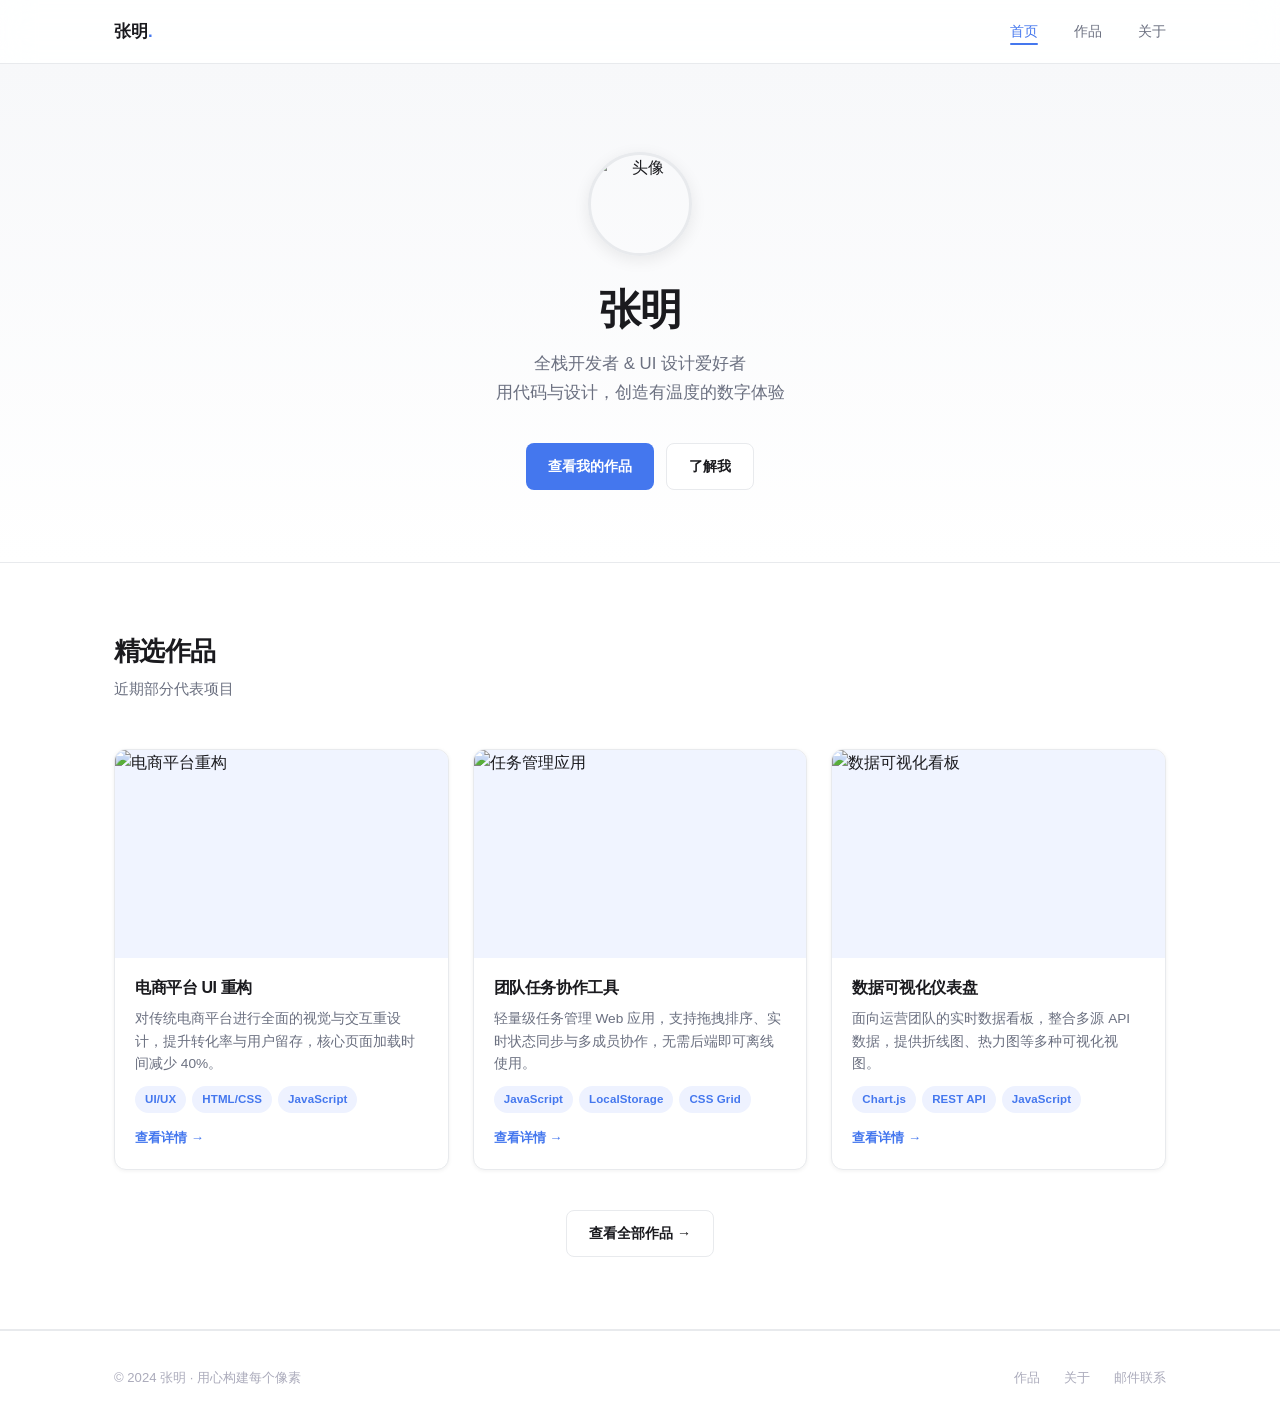
==== index.html @ b0ca19f1 "Initial commit: my portfolio blog" ====
<!DOCTYPE html>
<html lang="zh-CN">
<head>
  <meta charset="UTF-8" />
  <meta name="viewport" content="width=device-width, initial-scale=1.0" />
  <title>张明 · 个人作品集</title>
  <link rel="stylesheet" href="css/style.css" />
</head>
<body>

  <!-- ===== Navigation ===== -->
  <header class="site-header">
    <nav class="nav container">
      <a href="index.html" class="nav-brand">张明<span class="accent">.</span></a>
      <button class="nav-toggle" aria-label="切换导航菜单">
        <span></span><span></span><span></span>
      </button>
      <ul class="nav-links">
        <li><a href="index.html">首页</a></li>
        <li><a href="projects.html">作品</a></li>
        <li><a href="about.html">关于</a></li>
      </ul>
    </nav>
  </header>

  <!-- ===== Hero ===== -->
  <section class="hero">
    <div class="container">
      <img
        class="hero-avatar"
        src="https://placehold.co/104x104/4477EE/ffffff?text=头像"
        alt="头像"
      />
      <h1 class="hero-name">张明</h1>
      <p class="hero-tagline">
        全栈开发者 &amp; UI 设计爱好者<br/>
        用代码与设计，创造有温度的数字体验
      </p>
      <div class="hero-actions">
        <a href="projects.html" class="btn btn-primary">查看我的作品</a>
        <a href="about.html" class="btn btn-secondary">了解我</a>
      </div>
    </div>
  </section>

  <!-- ===== Featured Projects ===== -->
  <section class="featured-section section">
    <div class="container">
      <div class="section-header">
        <h2 class="section-title">精选作品</h2>
        <p class="section-subtitle">近期部分代表项目</p>
      </div>

      <div class="projects-grid">

        <!-- Card 1 -->
        <article class="project-card fade-up">
          <img
            class="card-image"
            src="https://placehold.co/600x375/EEF2FF/4477EE?text=电商平台重构"
            alt="电商平台重构"
          />
          <div class="card-body">
            <h3 class="card-title">电商平台 UI 重构</h3>
            <p class="card-desc">
              对传统电商平台进行全面的视觉与交互重设计，提升转化率与用户留存，核心页面加载时间减少 40%。
            </p>
            <div class="tags">
              <span class="tag">UI/UX</span>
              <span class="tag">HTML/CSS</span>
              <span class="tag">JavaScript</span>
            </div>
            <div class="card-footer">
              <a href="project-detail.html" class="card-link">查看详情 →</a>
            </div>
          </div>
        </article>

        <!-- Card 2 -->
        <article class="project-card fade-up">
          <img
            class="card-image"
            src="https://placehold.co/600x375/F0FFF4/22AA66?text=任务管理应用"
            alt="任务管理应用"
          />
          <div class="card-body">
            <h3 class="card-title">团队任务协作工具</h3>
            <p class="card-desc">
              轻量级任务管理 Web 应用，支持拖拽排序、实时状态同步与多成员协作，无需后端即可离线使用。
            </p>
            <div class="tags">
              <span class="tag">JavaScript</span>
              <span class="tag">LocalStorage</span>
              <span class="tag">CSS Grid</span>
            </div>
            <div class="card-footer">
              <a href="project-detail.html" class="card-link">查看详情 →</a>
            </div>
          </div>
        </article>

        <!-- Card 3 -->
        <article class="project-card fade-up">
          <img
            class="card-image"
            src="https://placehold.co/600x375/FFF7ED/EE8844?text=数据可视化看板"
            alt="数据可视化看板"
          />
          <div class="card-body">
            <h3 class="card-title">数据可视化仪表盘</h3>
            <p class="card-desc">
              面向运营团队的实时数据看板，整合多源 API 数据，提供折线图、热力图等多种可视化视图。
            </p>
            <div class="tags">
              <span class="tag">Chart.js</span>
              <span class="tag">REST API</span>
              <span class="tag">JavaScript</span>
            </div>
            <div class="card-footer">
              <a href="project-detail.html" class="card-link">查看详情 →</a>
            </div>
          </div>
        </article>

      </div>

      <div class="section-cta">
        <a href="projects.html" class="btn btn-secondary">查看全部作品 →</a>
      </div>
    </div>
  </section>

  <!-- ===== Footer ===== -->
  <footer class="site-footer">
    <div class="container">
      <div class="footer-inner">
        <span class="footer-copy">© 2024 张明 · 用心构建每个像素</span>
        <div class="footer-links">
          <a href="projects.html">作品</a>
          <a href="about.html">关于</a>
          <a href="mailto:hello@example.com">邮件联系</a>
        </div>
      </div>
    </div>
  </footer>

  <script src="js/main.js"></script>
</body>
</html>
---- css/style.css ----
/* ================================================
   Variables
   ================================================ */
:root {
  --bg: #F7F8FA;
  --surface: #FFFFFF;
  --text-primary: #1A1A1E;
  --text-secondary: #6B7080;
  --text-muted: #ABABBB;
  --border: #E8EAED;
  --accent: #4477EE;
  --accent-hover: #3363DD;
  --accent-light: #EEF2FF;
  --shadow-sm: 0 1px 4px rgba(0, 0, 0, 0.06);
  --shadow-md: 0 4px 16px rgba(0, 0, 0, 0.08);
  --shadow-lg: 0 8px 32px rgba(0, 0, 0, 0.12);
  --radius-sm: 8px;
  --radius-md: 12px;
  --radius-lg: 16px;
  --nav-height: 64px;
  --max-width: 1100px;
  --font: -apple-system, BlinkMacSystemFont, "SF Pro Text", "Segoe UI",
    "PingFang SC", "Hiragino Sans GB", "Microsoft YaHei", sans-serif;
  --transition: 0.22s ease;
}

/* ================================================
   Reset & Base
   ================================================ */
*, *::before, *::after {
  box-sizing: border-box;
  margin: 0;
  padding: 0;
}

html { scroll-behavior: smooth; }

body {
  font-family: var(--font);
  background: var(--bg);
  color: var(--text-primary);
  line-height: 1.65;
  -webkit-font-smoothing: antialiased;
  -moz-osx-font-smoothing: grayscale;
}

a { color: inherit; text-decoration: none; }
img { display: block; max-width: 100%; }
ul { list-style: none; }
button { cursor: pointer; border: none; background: none; font: inherit; }
h1, h2, h3 { letter-spacing: -0.025em; line-height: 1.25; }

/* ================================================
   Layout
   ================================================ */
.container {
  max-width: var(--max-width);
  margin: 0 auto;
  padding: 0 24px;
}

.section {
  padding: 72px 0;
}

.section-header {
  margin-bottom: 48px;
}

.section-title {
  font-size: 1.65rem;
  font-weight: 750;
  color: var(--text-primary);
  margin-bottom: 8px;
}

.section-subtitle {
  font-size: 0.95rem;
  color: var(--text-secondary);
}

/* ================================================
   Navigation
   ================================================ */
.site-header {
  position: sticky;
  top: 0;
  z-index: 200;
  height: var(--nav-height);
  background: rgba(255, 255, 255, 0.88);
  backdrop-filter: blur(16px);
  -webkit-backdrop-filter: blur(16px);
  border-bottom: 1px solid var(--border);
}

.nav {
  height: 100%;
  display: flex;
  align-items: center;
  justify-content: space-between;
  position: relative;
}

.nav-brand {
  font-size: 1.05rem;
  font-weight: 700;
  color: var(--text-primary);
}

.nav-brand .accent { color: var(--accent); }

.nav-links {
  display: flex;
  align-items: center;
  gap: 36px;
}

.nav-links a {
  font-size: 0.88rem;
  font-weight: 500;
  color: var(--text-secondary);
  transition: color var(--transition);
  position: relative;
  padding-bottom: 2px;
}

.nav-links a::after {
  content: '';
  position: absolute;
  bottom: -4px;
  left: 0;
  width: 0;
  height: 2px;
  background: var(--accent);
  border-radius: 2px;
  transition: width 0.22s ease;
}

.nav-links a:hover { color: var(--accent); }
.nav-links a.active { color: var(--accent); }
.nav-links a.active::after { width: 100%; }

/* Hamburger */
.nav-toggle {
  display: none;
  flex-direction: column;
  gap: 5px;
  padding: 6px 4px;
}

.nav-toggle span {
  display: block;
  width: 22px;
  height: 2px;
  background: var(--text-primary);
  border-radius: 2px;
  transition: transform 0.25s ease, opacity 0.25s ease;
  transform-origin: center;
}

.nav-toggle.open span:nth-child(1) { transform: translateY(7px) rotate(45deg); }
.nav-toggle.open span:nth-child(2) { opacity: 0; transform: scaleX(0); }
.nav-toggle.open span:nth-child(3) { transform: translateY(-7px) rotate(-45deg); }

/* ================================================
   Buttons
   ================================================ */
.btn {
  display: inline-flex;
  align-items: center;
  gap: 8px;
  padding: 11px 22px;
  border-radius: var(--radius-sm);
  font-size: 0.88rem;
  font-weight: 600;
  transition: all var(--transition);
  white-space: nowrap;
}

.btn-primary {
  background: var(--accent);
  color: #fff;
}

.btn-primary:hover {
  background: var(--accent-hover);
  transform: translateY(-1px);
  box-shadow: 0 4px 12px rgba(68, 119, 238, 0.35);
}

.btn-secondary {
  border: 1.5px solid var(--border);
  color: var(--text-primary);
  background: var(--surface);
}

.btn-secondary:hover {
  border-color: var(--accent);
  color: var(--accent);
  transform: translateY(-1px);
}

.btn-outline {
  border: 1.5px solid var(--accent);
  color: var(--accent);
  background: transparent;
  width: 100%;
  justify-content: center;
}

.btn-outline:hover {
  background: var(--accent-light);
}

/* ================================================
   Tags
   ================================================ */
.tags {
  display: flex;
  flex-wrap: wrap;
  gap: 6px;
}

.tag {
  font-size: 0.72rem;
  font-weight: 600;
  padding: 4px 10px;
  border-radius: 20px;
  background: var(--accent-light);
  color: var(--accent);
  letter-spacing: 0.01em;
}

.tag-gray {
  background: #F0F0F3;
  color: var(--text-secondary);
}

/* ================================================
   Project Cards (shared)
   ================================================ */
.projects-grid {
  display: grid;
  grid-template-columns: repeat(auto-fill, minmax(300px, 1fr));
  gap: 24px;
}

.project-card {
  background: var(--surface);
  border-radius: var(--radius-md);
  overflow: hidden;
  border: 1px solid var(--border);
  box-shadow: var(--shadow-sm);
  transition: transform var(--transition), box-shadow var(--transition);
  display: flex;
  flex-direction: column;
}

.project-card:hover {
  transform: translateY(-5px);
  box-shadow: var(--shadow-lg);
}

.card-image {
  width: 100%;
  aspect-ratio: 16 / 10;
  object-fit: cover;
  background: #F0F4FF;
}

.card-body {
  padding: 20px;
  flex: 1;
  display: flex;
  flex-direction: column;
  gap: 10px;
}

.card-title {
  font-size: 1rem;
  font-weight: 650;
  color: var(--text-primary);
}

.card-desc {
  font-size: 0.855rem;
  color: var(--text-secondary);
  line-height: 1.65;
  flex: 1;
}

.card-footer {
  display: flex;
  align-items: center;
  justify-content: space-between;
  margin-top: 4px;
}

.card-link {
  font-size: 0.82rem;
  font-weight: 600;
  color: var(--accent);
  display: flex;
  align-items: center;
  gap: 4px;
  transition: gap var(--transition);
}

.card-link:hover { gap: 8px; }

/* ================================================
   Hero (index.html)
   ================================================ */
.hero {
  padding: 88px 0 72px;
  text-align: center;
  background: linear-gradient(180deg, #F7F8FA 0%, #FFFFFF 100%);
}

.hero-avatar {
  width: 104px;
  height: 104px;
  border-radius: 50%;
  margin: 0 auto 28px;
  object-fit: cover;
  border: 3px solid var(--border);
  box-shadow: var(--shadow-md);
}

.hero-name {
  font-size: 2.6rem;
  font-weight: 800;
  margin-bottom: 14px;
  color: var(--text-primary);
}

.hero-tagline {
  font-size: 1.05rem;
  color: var(--text-secondary);
  max-width: 460px;
  margin: 0 auto 36px;
  line-height: 1.7;
}

.hero-actions {
  display: flex;
  gap: 12px;
  justify-content: center;
  flex-wrap: wrap;
}

/* ================================================
   Featured Projects (index.html)
   ================================================ */
.featured-section {
  background: var(--surface);
  border-top: 1px solid var(--border);
  border-bottom: 1px solid var(--border);
}

.section-cta {
  margin-top: 40px;
  text-align: center;
}

/* ================================================
   Page Header (projects.html)
   ================================================ */
.page-hero {
  padding: 56px 0 48px;
  border-bottom: 1px solid var(--border);
  background: var(--surface);
}

.page-hero-title {
  font-size: 2.2rem;
  font-weight: 800;
  margin-bottom: 10px;
}

.page-hero-sub {
  font-size: 0.95rem;
  color: var(--text-secondary);
}

/* ================================================
   Project Detail (project-detail.html)
   ================================================ */
.detail-wrapper {
  padding: 48px 0 80px;
}

.breadcrumb {
  display: flex;
  align-items: center;
  gap: 8px;
  font-size: 0.82rem;
  color: var(--text-muted);
  margin-bottom: 32px;
}

.breadcrumb a { color: var(--text-secondary); }
.breadcrumb a:hover { color: var(--accent); }
.breadcrumb-sep { color: var(--border); }

.detail-hero-img {
  width: 100%;
  max-height: 480px;
  object-fit: cover;
  border-radius: var(--radius-lg);
  border: 1px solid var(--border);
  margin-bottom: 40px;
}

.detail-layout {
  display: grid;
  grid-template-columns: 1fr 280px;
  gap: 48px;
  align-items: start;
}

.detail-title {
  font-size: 2rem;
  font-weight: 800;
  margin-bottom: 12px;
}

.detail-tags {
  margin-bottom: 24px;
}

.detail-desc {
  font-size: 0.95rem;
  color: var(--text-secondary);
  line-height: 1.85;
}

.detail-desc p + p { margin-top: 16px; }

.detail-desc h3 {
  font-size: 1.05rem;
  font-weight: 650;
  color: var(--text-primary);
  margin: 28px 0 10px;
}

.detail-desc ul {
  list-style: disc;
  padding-left: 20px;
  color: var(--text-secondary);
}

.detail-desc li { margin-bottom: 6px; }

/* Sidebar */
.detail-sidebar {
  position: sticky;
  top: calc(var(--nav-height) + 24px);
}

.sidebar-card {
  background: var(--surface);
  border: 1px solid var(--border);
  border-radius: var(--radius-md);
  padding: 24px;
}

.sidebar-label {
  font-size: 0.75rem;
  font-weight: 700;
  text-transform: uppercase;
  letter-spacing: 0.08em;
  color: var(--text-muted);
  margin-bottom: 12px;
}

.sidebar-value {
  font-size: 0.88rem;
  color: var(--text-secondary);
  margin-bottom: 20px;
}

.sidebar-links {
  display: flex;
  flex-direction: column;
  gap: 10px;
  margin-top: 8px;
}

/* Screenshots */
.screenshots-section {
  margin-top: 56px;
}

.screenshots-title {
  font-size: 1.2rem;
  font-weight: 700;
  margin-bottom: 20px;
}

.screenshots-grid {
  display: grid;
  grid-template-columns: repeat(auto-fill, minmax(280px, 1fr));
  gap: 16px;
}

.screenshot {
  width: 100%;
  border-radius: var(--radius-sm);
  border: 1px solid var(--border);
  box-shadow: var(--shadow-sm);
  transition: box-shadow var(--transition), transform var(--transition);
}

.screenshot:hover {
  box-shadow: var(--shadow-md);
  transform: scale(1.01);
}

/* ================================================
   About (about.html)
   ================================================ */
.about-hero {
  display: grid;
  grid-template-columns: auto 1fr;
  gap: 48px;
  align-items: center;
  padding: 72px 0 56px;
}

.about-avatar {
  width: 144px;
  height: 144px;
  border-radius: 50%;
  object-fit: cover;
  border: 3px solid var(--border);
  box-shadow: var(--shadow-md);
}

.about-name {
  font-size: 2rem;
  font-weight: 800;
  margin-bottom: 6px;
}

.about-role {
  font-size: 1rem;
  font-weight: 600;
  color: var(--accent);
  margin-bottom: 16px;
}

.about-bio {
  font-size: 0.95rem;
  color: var(--text-secondary);
  line-height: 1.8;
  max-width: 560px;
}

/* Skills */
.skills-grid {
  display: grid;
  grid-template-columns: repeat(auto-fill, minmax(180px, 1fr));
  gap: 16px;
}

.skill-card {
  background: var(--surface);
  border: 1px solid var(--border);
  border-radius: var(--radius-md);
  padding: 20px 20px 18px;
  transition: border-color var(--transition), transform var(--transition);
}

.skill-card:hover {
  border-color: var(--accent);
  transform: translateY(-2px);
}

.skill-icon {
  font-size: 1.5rem;
  margin-bottom: 10px;
}

.skill-name {
  font-size: 0.9rem;
  font-weight: 650;
  margin-bottom: 4px;
}

.skill-level {
  font-size: 0.75rem;
  color: var(--text-muted);
}

/* Contact */
.contact-grid {
  display: grid;
  grid-template-columns: repeat(auto-fill, minmax(260px, 1fr));
  gap: 16px;
}

.contact-card {
  display: flex;
  align-items: center;
  gap: 16px;
  padding: 18px 20px;
  background: var(--surface);
  border: 1px solid var(--border);
  border-radius: var(--radius-md);
  transition: border-color var(--transition), transform var(--transition);
}

.contact-card:hover {
  border-color: var(--accent);
  transform: translateX(4px);
}

.contact-icon {
  width: 40px;
  height: 40px;
  border-radius: var(--radius-sm);
  background: var(--accent-light);
  display: flex;
  align-items: center;
  justify-content: center;
  font-size: 1.1rem;
  flex-shrink: 0;
}

.contact-label {
  font-size: 0.75rem;
  color: var(--text-muted);
  margin-bottom: 2px;
}

.contact-value {
  font-size: 0.88rem;
  font-weight: 600;
  color: var(--text-primary);
}

/* ================================================
   Footer
   ================================================ */
.site-footer {
  background: var(--surface);
  border-top: 1px solid var(--border);
  padding: 36px 0;
  text-align: center;
}

.footer-inner {
  display: flex;
  align-items: center;
  justify-content: space-between;
  flex-wrap: wrap;
  gap: 16px;
}

.footer-copy {
  font-size: 0.82rem;
  color: var(--text-muted);
}

.footer-links {
  display: flex;
  gap: 24px;
}

.footer-links a {
  font-size: 0.82rem;
  color: var(--text-muted);
  transition: color var(--transition);
}

.footer-links a:hover { color: var(--accent); }

/* ================================================
   Scroll Fade-in Animation
   ================================================ */
.fade-up {
  opacity: 0;
  transform: translateY(24px);
  transition: opacity 0.55s ease, transform 0.55s ease;
}

.fade-up.visible {
  opacity: 1;
  transform: translateY(0);
}

/* ================================================
   Responsive
   ================================================ */

/* Tablet */
@media (max-width: 900px) {
  .detail-layout {
    grid-template-columns: 1fr;
  }

  .detail-sidebar {
    position: static;
  }

  .sidebar-card {
    display: grid;
    grid-template-columns: repeat(auto-fill, minmax(200px, 1fr));
    gap: 0 24px;
    align-items: start;
  }

  .about-hero {
    grid-template-columns: auto 1fr;
    gap: 32px;
  }

  .about-avatar {
    width: 110px;
    height: 110px;
  }
}

/* Mobile nav + large */
@media (max-width: 640px) {
  .nav-toggle { display: flex; }

  .nav-links {
    display: none;
    position: absolute;
    top: calc(var(--nav-height) - 1px);
    left: -24px;
    right: -24px;
    background: var(--surface);
    border-bottom: 1px solid var(--border);
    flex-direction: column;
    gap: 0;
    box-shadow: var(--shadow-md);
  }

  .nav-links.open { display: flex; }

  .nav-links li a {
    display: block;
    padding: 15px 24px;
    font-size: 0.95rem;
  }

  .nav-links a::after { display: none; }

  .hero { padding: 56px 0 48px; }
  .hero-name { font-size: 2rem; }
  .hero-tagline { font-size: 0.95rem; }

  .page-hero { padding: 40px 0 32px; }
  .page-hero-title { font-size: 1.7rem; }

  .section { padding: 52px 0; }
  .section-header { margin-bottom: 32px; }

  .about-hero {
    grid-template-columns: 1fr;
    text-align: center;
    padding: 48px 0 40px;
    justify-items: center;
  }

  .about-bio { margin: 0 auto; }

  .footer-inner { flex-direction: column; text-align: center; }
}

@media (max-width: 480px) {
  .projects-grid {
    grid-template-columns: 1fr;
  }

  .hero-name { font-size: 1.8rem; }

  .detail-title { font-size: 1.5rem; }

  .screenshots-grid {
    grid-template-columns: 1fr;
  }

  .contact-grid {
    grid-template-columns: 1fr;
  }

  .skills-grid {
    grid-template-columns: repeat(2, 1fr);
  }
}
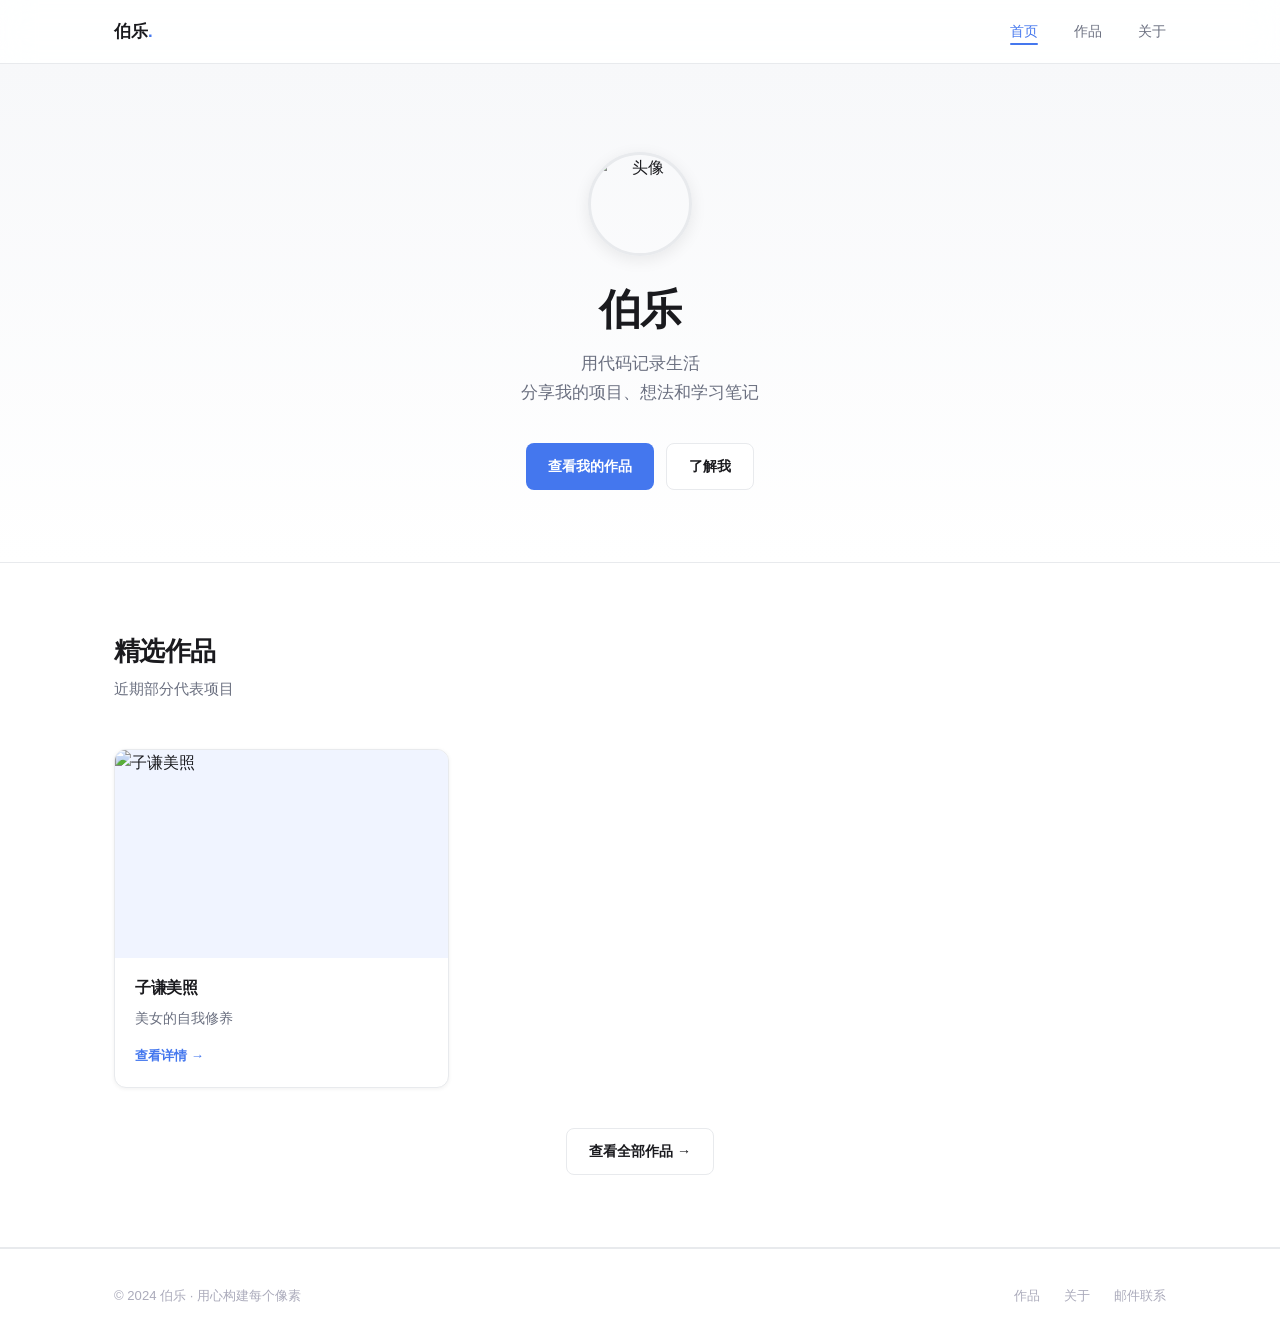
==== commit c700a1d8: "改名字 + 清理作品卡片" ====
--- a/index.html
+++ b/index.html
@@ -3,7 +3,7 @@
 <head>
   <meta charset="UTF-8" />
   <meta name="viewport" content="width=device-width, initial-scale=1.0" />
-  <title>张明 · 个人作品集</title>
+  <title>伯乐 · 个人作品集</title>
   <link rel="stylesheet" href="css/style.css" />
 </head>
 <body>
@@ -11,7 +11,7 @@
   <!-- ===== Navigation ===== -->
   <header class="site-header">
     <nav class="nav container">
-      <a href="index.html" class="nav-brand">张明<span class="accent">.</span></a>
+      <a href="index.html" class="nav-brand">伯乐<span class="accent">.</span></a>
       <button class="nav-toggle" aria-label="切换导航菜单">
         <span></span><span></span><span></span>
       </button>
@@ -31,10 +31,10 @@
         src="https://placehold.co/104x104/4477EE/ffffff?text=头像"
         alt="头像"
       />
-      <h1 class="hero-name">张明</h1>
+      <h1 class="hero-name">伯乐</h1>
       <p class="hero-tagline">
-        全栈开发者 &amp; UI 设计爱好者<br/>
-        用代码与设计，创造有温度的数字体验
+        用代码记录生活<br/>
+        分享我的项目、想法和学习笔记
       </p>
       <div class="hero-actions">
         <a href="projects.html" class="btn btn-primary">查看我的作品</a>
@@ -57,65 +57,14 @@
         <article class="project-card fade-up">
           <img
             class="card-image"
-            src="https://placehold.co/600x375/EEF2FF/4477EE?text=电商平台重构"
-            alt="电商平台重构"
+            src="https://placehold.co/600x375/FFF0F0/EE4466?text=子谦美照"
+            alt="子谦美照"
           />
           <div class="card-body">
-            <h3 class="card-title">电商平台 UI 重构</h3>
+            <h3 class="card-title">子谦美照</h3>
             <p class="card-desc">
-              对传统电商平台进行全面的视觉与交互重设计，提升转化率与用户留存，核心页面加载时间减少 40%。
+              美女的自我修养
             </p>
-            <div class="tags">
-              <span class="tag">UI/UX</span>
-              <span class="tag">HTML/CSS</span>
-              <span class="tag">JavaScript</span>
-            </div>
-            <div class="card-footer">
-              <a href="project-detail.html" class="card-link">查看详情 →</a>
-            </div>
-          </div>
-        </article>
-
-        <!-- Card 2 -->
-        <article class="project-card fade-up">
-          <img
-            class="card-image"
-            src="https://placehold.co/600x375/F0FFF4/22AA66?text=任务管理应用"
-            alt="任务管理应用"
-          />
-          <div class="card-body">
-            <h3 class="card-title">团队任务协作工具</h3>
-            <p class="card-desc">
-              轻量级任务管理 Web 应用，支持拖拽排序、实时状态同步与多成员协作，无需后端即可离线使用。
-            </p>
-            <div class="tags">
-              <span class="tag">JavaScript</span>
-              <span class="tag">LocalStorage</span>
-              <span class="tag">CSS Grid</span>
-            </div>
-            <div class="card-footer">
-              <a href="project-detail.html" class="card-link">查看详情 →</a>
-            </div>
-          </div>
-        </article>
-
-        <!-- Card 3 -->
-        <article class="project-card fade-up">
-          <img
-            class="card-image"
-            src="https://placehold.co/600x375/FFF7ED/EE8844?text=数据可视化看板"
-            alt="数据可视化看板"
-          />
-          <div class="card-body">
-            <h3 class="card-title">数据可视化仪表盘</h3>
-            <p class="card-desc">
-              面向运营团队的实时数据看板，整合多源 API 数据，提供折线图、热力图等多种可视化视图。
-            </p>
-            <div class="tags">
-              <span class="tag">Chart.js</span>
-              <span class="tag">REST API</span>
-              <span class="tag">JavaScript</span>
-            </div>
             <div class="card-footer">
               <a href="project-detail.html" class="card-link">查看详情 →</a>
             </div>
@@ -134,7 +83,7 @@
   <footer class="site-footer">
     <div class="container">
       <div class="footer-inner">
-        <span class="footer-copy">© 2024 张明 · 用心构建每个像素</span>
+        <span class="footer-copy">© 2024 伯乐 · 用心构建每个像素</span>
         <div class="footer-links">
           <a href="projects.html">作品</a>
           <a href="about.html">关于</a>
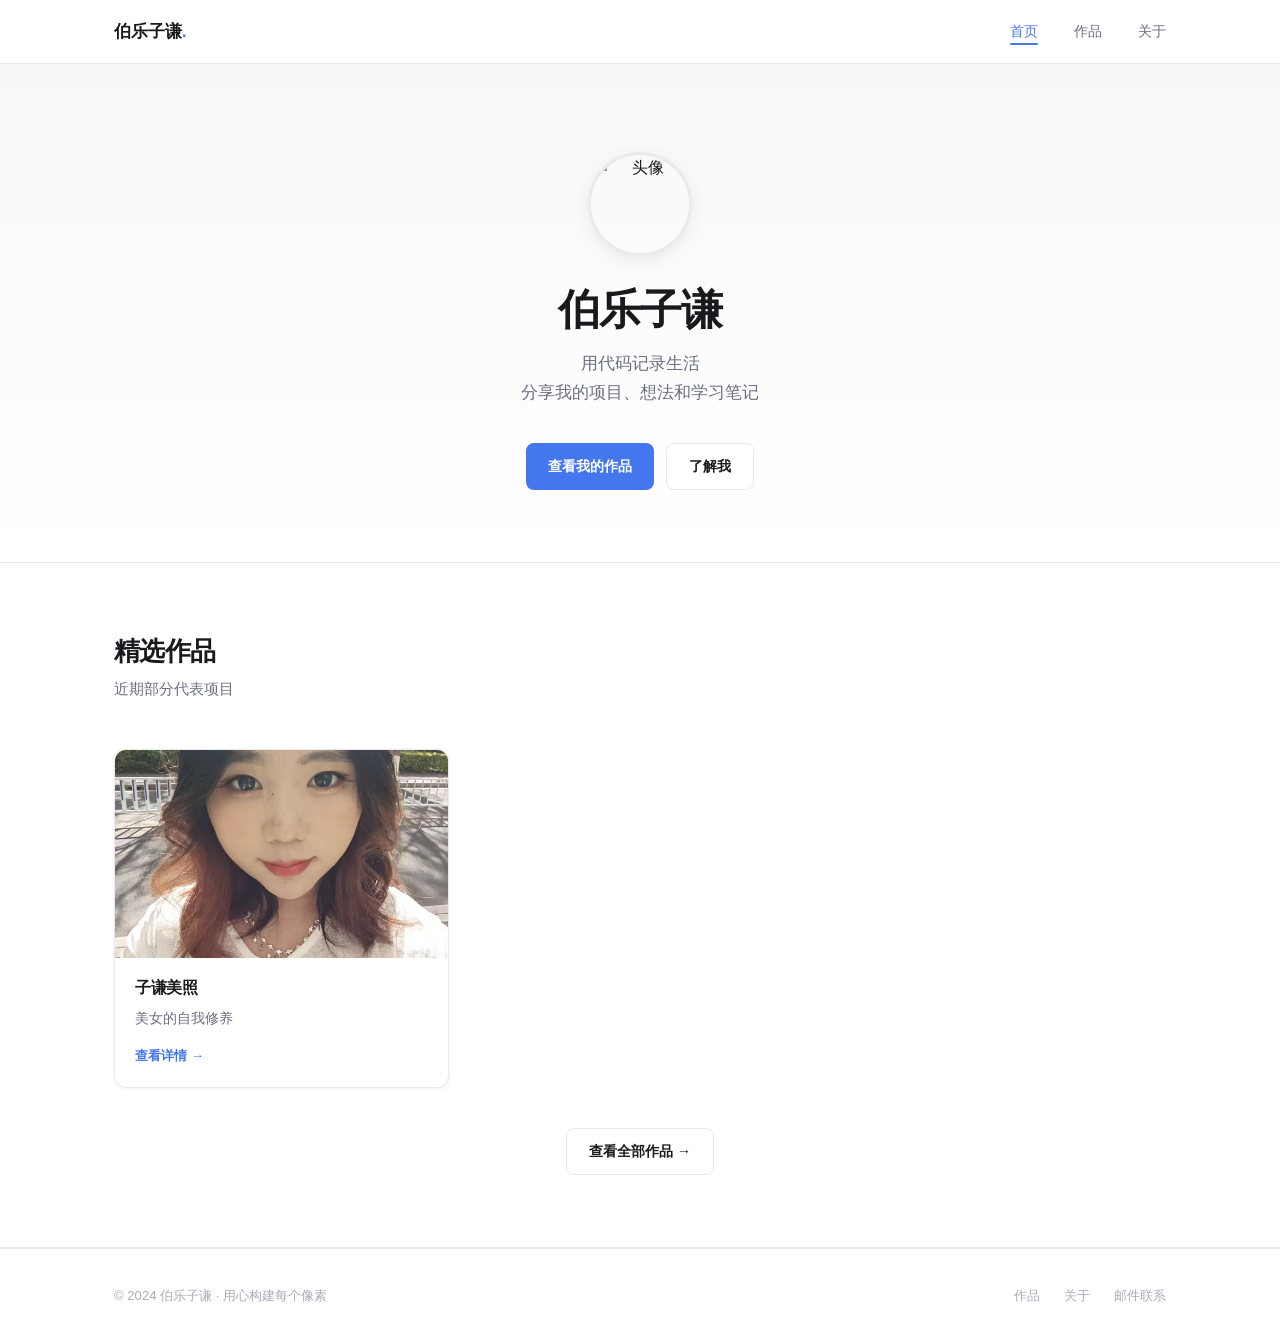
==== commit fc027d0e: "添加画廊 5 张图 + 修复封面" ====
--- a/index.html
+++ b/index.html
@@ -3,7 +3,7 @@
 <head>
   <meta charset="UTF-8" />
   <meta name="viewport" content="width=device-width, initial-scale=1.0" />
-  <title>伯乐 · 个人作品集</title>
+  <title>伯乐子谦 · 个人作品集</title>
   <link rel="stylesheet" href="css/style.css" />
 </head>
 <body>
@@ -11,7 +11,7 @@
   <!-- ===== Navigation ===== -->
   <header class="site-header">
     <nav class="nav container">
-      <a href="index.html" class="nav-brand">伯乐<span class="accent">.</span></a>
+      <a href="index.html" class="nav-brand">伯乐子谦<span class="accent">.</span></a>
       <button class="nav-toggle" aria-label="切换导航菜单">
         <span></span><span></span><span></span>
       </button>
@@ -28,10 +28,10 @@
     <div class="container">
       <img
         class="hero-avatar"
-        src="https://placehold.co/104x104/4477EE/ffffff?text=头像"
+        src="images/avatar.jpg"
         alt="头像"
       />
-      <h1 class="hero-name">伯乐</h1>
+      <h1 class="hero-name">伯乐子谦</h1>
       <p class="hero-tagline">
         用代码记录生活<br/>
         分享我的项目、想法和学习笔记
@@ -57,7 +57,7 @@
         <article class="project-card fade-up">
           <img
             class="card-image"
-            src="https://placehold.co/600x375/FFF0F0/EE4466?text=子谦美照"
+            src="images/ziqian-1.jpg"
             alt="子谦美照"
           />
           <div class="card-body">
@@ -83,7 +83,7 @@
   <footer class="site-footer">
     <div class="container">
       <div class="footer-inner">
-        <span class="footer-copy">© 2024 伯乐 · 用心构建每个像素</span>
+        <span class="footer-copy">© 2024 伯乐子谦 · 用心构建每个像素</span>
         <div class="footer-links">
           <a href="projects.html">作品</a>
           <a href="about.html">关于</a>
